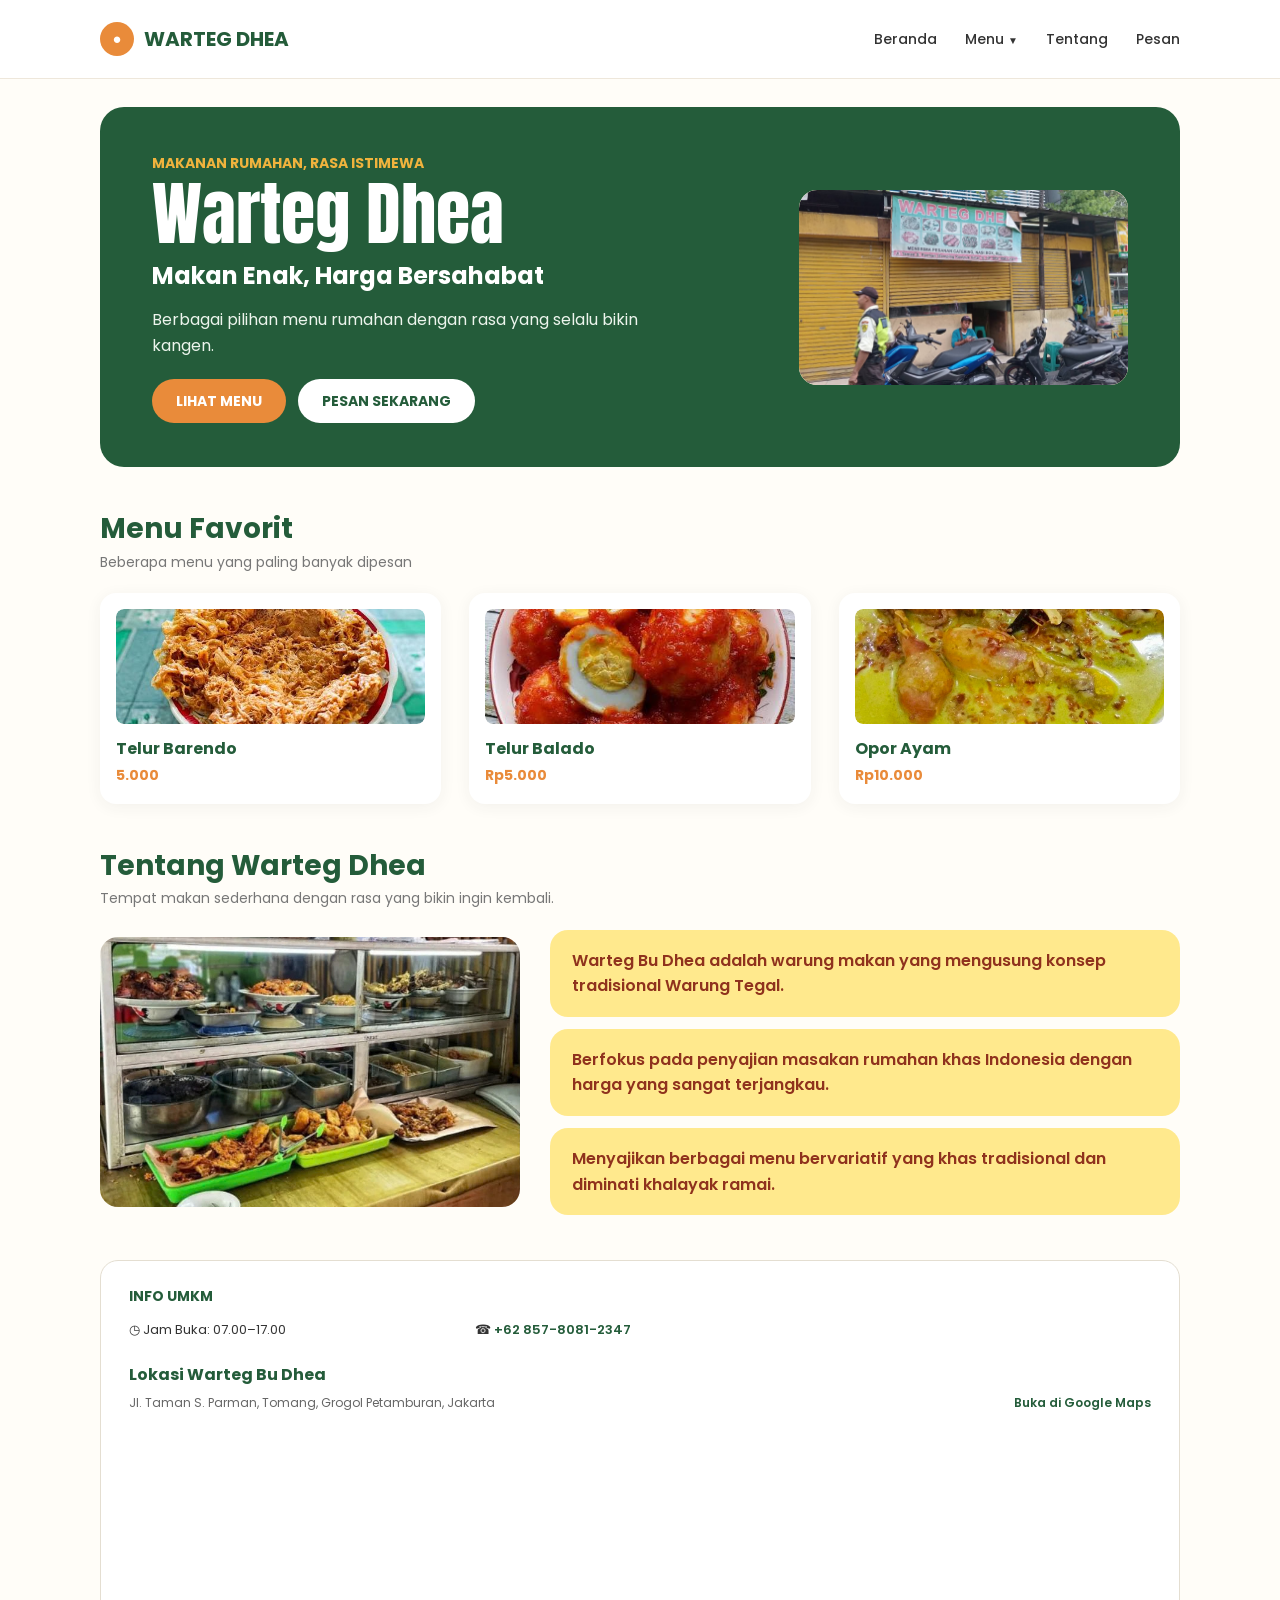
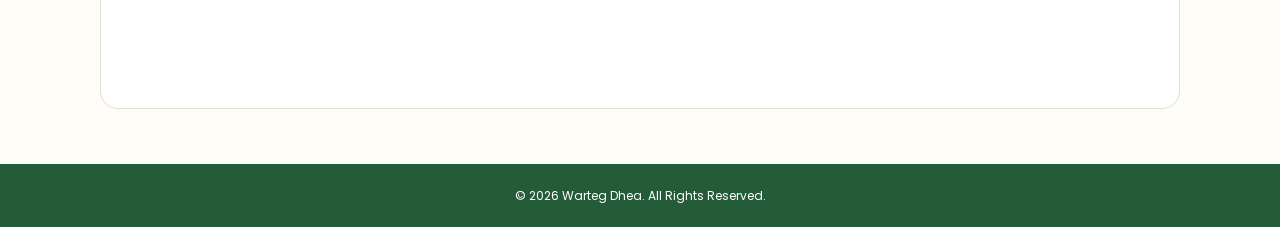
==== Kelompok_7_Project_UTS/index.html @ 8fcfed13 "Add files via upload" ====
<!DOCTYPE html>
<html lang="id">
<head>
    <meta charset="UTF-8">
    <meta name="viewport" content="width=device-width, initial-scale=1.0">
    <title>Warteg Bu Dhea - Beranda</title>
    <link rel="stylesheet" href="style.css">
</head>
<body>

    <!-- Header dan Navigasi -->
    <header class="header">
        <div class="container nav-container">
            <a href="index.html" class="brand">
                <span class="brand-icon">●</span>
                WARTEG DHEA
            </a>

            <nav class="nav">
                <a href="index.html">Beranda</a>
                <div class="dropdown">
                    <a href="menu.html">Menu <span>▼</span></a>
                    <ul class="submenu">
                        <li><a href="menu.html#makanan">Makanan</a></li>
                        <li><a href="menu.html#minuman">Minuman</a></li>
                        <li><a href="menu.html#harga">Daftar Harga</a></li>
                    </ul>
                </div>
                <a href="index.html#tentang">Tentang</a>
                <a href="pesan.html">Pesan</a>
            </nav>
        </div>
    </header>

    <main>
        <!-- Hero: slogan, deskripsi, tombol, dan foto warteg -->
        <section class="hero container">
            <div class="hero-content">
                <p class="eyebrow">MAKANAN RUMAHAN, RASA ISTIMEWA</p>
                <h1>Warteg Dhea</h1>
                <h2>Makan Enak, Harga Bersahabat</h2>
                <p>
                    Berbagai pilihan menu rumahan dengan rasa yang selalu bikin kangen.
                </p>

                <!-- Tombol menuju katalog menu dan halaman pemesanan -->
                <div class="button-group">
                    <a href="menu.html" class="button button-orange">LIHAT MENU</a>
                    <a href="pesan.html" class="button button-light">PESAN SEKARANG</a>
                </div>
            </div>

            <div class="hero-illustration hero-photo">
                <img src="assets/warteg-depan.png"
                     alt="Foto depan Warteg Dhea">
            </div>
        </section>

        <!-- Menu Favorit -->
        <section class="container section">
            <div class="section-heading">
                <h2>Menu Favorit</h2>
                <p>Beberapa menu yang paling banyak dipesan</p>
            </div>

            <!-- Kartu menu berisi foto, nama menu, dan harga -->
            <div class="menu-grid">
                <article class="menu-card">
                    <div class="food-image">
                        <img src="assets/Telur Barendo.jpg" alt="Telur Barendo">
                    </div>
                    <h3>Telur Barendo</h3>
                    <strong>5.000</strong>
                </article>

                <article class="menu-card">
                    <div class="food-image">
                        <img src="assets/Telur Balado.jpg" alt="Telur Balado">
                    </div>
                    <h3>Telur Balado</h3>
                    <strong>Rp5.000</strong>
                </article>

                <article class="menu-card">
                    <div class="food-image">
                        <img src="assets/Opor Ayam.png" alt="Opor Ayam">
                    </div>
                    <h3>Opor Ayam</h3>
                    <strong>Rp10.000</strong>
                </article>
            </div>
        </section>

        <!-- Tentang Warteg Bu Dhea -->
        <section id="tentang" class="container section">
            <div class="section-heading">
                <h2>Tentang Warteg Dhea</h2>
                <p>Tempat makan sederhana dengan rasa yang bikin ingin kembali.</p>
            </div>

            <!-- Bagian "tentang" dibagi menjadi foto warteg dan deskripsi -->
            <div class="about-grid">
                <img src="assets/etalase-menu.jpg"
                     alt="Etalase makanan Warteg Bu Dhea"
                     class="about-image">

                <div class="about-text">
                    <p>
                        Warteg Bu Dhea adalah warung makan yang mengusung konsep
                        tradisional Warung Tegal.
                    </p>
                    <p>
                        Berfokus pada penyajian masakan rumahan khas Indonesia
                        dengan harga yang sangat terjangkau.
                    </p>
                    <p>
                        Menyajikan berbagai menu bervariatif yang khas tradisional
                        dan diminati khalayak ramai.
                    </p>
                </div>
            </div>
        </section>

        <!-- Info UMKM dan Lokasi -->
        <section class="container section">
            <div class="info-box">
                <h3>INFO UMKM</h3>

                <!-- Jam operasional dan kontak WhatsApp -->
                <div class="info-grid info-grid-home">
                    <p><span>◷</span> Jam Buka: 07.00–17.00</p>
                    <p><span>☎</span> <a href="https://wa.me/6285780812347" target="_blank" rel="noopener noreferrer">+62 857-8081-2347</a></p>
                </div>

                <!-- Alamat warteg dan tautan ke Google Maps -->
                <div class="location-map">
                    <div class="location-map-header">
                        <div>
                            <h4>Lokasi Warteg Bu Dhea</h4>
                            <p>Jl. Taman S. Parman, Tomang, Grogol Petamburan, Jakarta</p>
                        </div>
                        <a href="https://share.google/xCN6wuNOhyiaS6Gfj" target="_blank" rel="noopener noreferrer">Buka di Google Maps</a>
                    </div>

                    <!-- Peta lokasi ditampilkan langsung di halaman -->
                    <iframe
                        src="https://www.google.com/maps?q=Warteg%20DHEA%2C%20Jl.%20Taman%20S.%20Parman%2C%20Tomang%2C%20Grogol%20Petamburan%2C%20Jakarta&output=embed"
                        width="100%"
                        height="260"
                        style="border:0;"
                        allowfullscreen=""
                        loading="lazy"
                        referrerpolicy="no-referrer-when-downgrade"
                        title="Lokasi Warteg Bu Dhea">
                    </iframe>
                </div>
            </div>
        </section>
    </main>

    <!-- Footer -->
    <footer class="footer">
        <div class="container footer-container">
            <p>&copy; 2026 Warteg Dhea. All Rights Reserved.</p>
        </div>
    </footer>
</body>
</html>
---- Kelompok_7_Project_UTS/style.css ----
/* Mengambil font Anton dan Poppins dari Google Fonts */
@import url('https://fonts.googleapis.com/css2?family=Anton&family=Poppins:wght@400;500;600;700&display=swap');

/* Warna utama yang dipakai di berbagai bagian website */
:root {
    --primary: #245C3A;
    --secondary: #6FA66B;
    --orange: #E98B3A;
    --yellow: #F0B33D;
    --cream: #FFFDF8;
    --soft-cream: #FFF3D6;
    --text: #333333;
    --white: #FFFFFF;
    --border: #E4DED1;
}

/* Membuat ukuran elemen sudah termasuk padding dan border */
* {
    box-sizing: border-box;
}

/* Membuat perpindahan ke bagian halaman berjalan halus */
html {
    scroll-behavior: smooth;
}

/* Pengaturan dasar seluruh halaman */
body {
    margin: 0;
    background: var(--cream);
    color: var(--text);
    font-family: 'Poppins', Arial, sans-serif;
    font-size: 16px;
    line-height: 1.6;
}

/* Menghilangkan garis bawah link dan mengikuti warna teks sekitarnya */
a {
    color: inherit;
    text-decoration: none;
}

/* Membatasi lebar konten dan membuatnya berada di tengah */
.container {
    width: min(1080px, 92%);
    margin: auto;
}

/* Bagian header di atas halaman */
.header {
    background: var(--white);
    border-bottom: 1px solid #eee7db;
}

/* Menata logo dan navigasi dalam satu baris */
.nav-container {
    min-height: 76px;
    display: flex;
    align-items: center;
    justify-content: space-between;
}

/* Mengatur tampilan nama/brand warteg */
.brand {
    display: flex;
    align-items: center;
    gap: 10px;
    color: var(--primary);
    font-weight: 700;
    font-size: 20px;
}

/* Membentuk ikon brand menjadi lingkaran */
.brand-icon {
    width: 34px;
    height: 34px;
    display: grid;
    place-items: center;
    border-radius: 50%;
    color: var(--white);
    background: var(--orange);
    font-size: 15px;
}

/* Menata link-link navigasi secara horizontal */
.nav {
    display: flex;
    align-items: center;
    gap: 28px;
    font-size: 14px;
    font-weight: 500;
}

/* Memberi ruang klik di bagian link navigasi */
.nav > a,
.dropdown > a {
    padding: 28px 0;
}

/* Mengubah tampilan link ketika disorot atau sedang aktif */
.nav a:hover,
.nav .active {
    color: var(--primary);
    font-weight: 700;
}

/* Menjadi acuan posisi untuk menu dropdown */
.dropdown {
    position: relative;
}

/* Mengatur ukuran tanda panah kecil pada dropdown */
.dropdown > a span {
    font-size: 10px;
}

/* Tampilan daftar pilihan dropdown yang awalnya disembunyikan */
.submenu {
    display: none;
    position: absolute;
    z-index: 10;
    top: 70px;
    left: -15px;
    min-width: 175px;
    padding: 8px 0;
    margin: 0;
    list-style: none;
    background: var(--white);
    border: 1px solid var(--border);
    border-radius: 10px;
    box-shadow: 0 8px 20px rgba(36, 92, 58, 0.12);
}

/* Menampilkan submenu ketika kursor berada di dropdown */
.dropdown:hover .submenu {
    display: block;
}

/* Membuat setiap pilihan submenu memenuhi lebar daftar */
.submenu li a {
    display: block;
    padding: 9px 16px;
}

/* Memberi warna latar saat pilihan submenu disorot */
.submenu li a:hover {
    background: var(--soft-cream);
}

/* Bagian utama pembuka halaman berisi teks dan ilustrasi */
.hero {
    min-height: 360px;
    margin-top: 28px;
    padding: 42px 52px;
    display: grid;
    grid-template-columns: 1.5fr 0.8fr;
    align-items: center;
    gap: 30px;
    color: var(--white);
    background: var(--primary);
    border-radius: 24px;
}

/* Teks kecil di atas judul utama hero */
.eyebrow {
    margin: 0 0 5px;
    color: var(--yellow);
    font-size: 14px;
    font-weight: 700;
}

/* Mengatur judul besar di bagian hero dan halaman pemesanan */
.hero h1,
.order-hero h1 {
    margin: 0;
    font-family: 'Anton', sans-serif;
    font-size: clamp(48px, 7vw, 70px);
    font-weight: 400;
    line-height: 1;
}

/* Mengatur subjudul di bagian hero */
.hero h2 {
    margin: 8px 0 12px;
    font-size: 24px;
}

/* Mengatur paragraf hero selain teks kecil eyebrow */
.hero p:not(.eyebrow) {
    max-width: 520px;
    margin: 0 0 20px;
    color: #edf5ed;
}

/* Menata beberapa tombol agar sejajar dan bisa turun baris */
.button-group {
    display: flex;
    gap: 12px;
    flex-wrap: wrap;
}

/* Gaya dasar tombol utama dan tombol kecil pada kartu menu */
.button,
.small-button {
    display: inline-block;
    border: 0;
    border-radius: 999px;
    padding: 11px 24px;
    font-family: 'Poppins', Arial, sans-serif;
    font-size: 14px;
    font-weight: 700;
    cursor: pointer;
}

/* Warna tombol oranye dan tombol kecil */
.button-orange,
.small-button {
    color: var(--white);
    background: var(--orange);
}

/* Tampilan tombol berwarna terang */
.button-light {
    color: var(--primary);
    background: var(--white);
}

/* Kotak tempat ilustrasi makanan di bagian hero */
.hero-illustration {
    min-height: 190px;
    display: grid;
    place-items: center;
    border-radius: 18px;
    background: var(--soft-cream);
}

/* Membuat bentuk piring sebagai dasar ilustrasi makanan */
.plate {
    width: 190px;
    height: 105px;
    position: relative;
    border-radius: 50%;
    background: #dfd0aa;
    border: 15px solid #f5ead0;
}

/* Membuat bentuk nasi di atas piring */
.rice {
    position: absolute;
    width: 75px;
    height: 42px;
    left: 42px;
    top: 15px;
    border-radius: 50%;
    background: var(--white);
}

/* Membuat bentuk lauk ayam pada ilustrasi */
.chicken {
    position: absolute;
    width: 48px;
    height: 40px;
    right: 17px;
    top: 16px;
    border-radius: 15px 18px 14px 20px;
    background: #c9652d;
}

/* Membuat bentuk sayuran pada ilustrasi */
.vegetable {
    position: absolute;
    width: 30px;
    height: 30px;
    right: 30px;
    bottom: -7px;
    border-radius: 50%;
    background: var(--secondary);
}

/* Membuat bentuk lauk tambahan pada ilustrasi */
.side-dish {
    position: absolute;
    width: 24px;
    height: 24px;
    left: 22px;
    bottom: -4px;
    border-radius: 50%;
    background: var(--yellow);
}

/* Memberi jarak atas untuk setiap bagian konten */
.section {
    padding: 45px 0 0;
}

/* Menyamakan gaya judul pada beberapa bagian halaman */
.section-heading h2,
.about-text h2,
.contact-box h2,
.order-layout h2,
.order-inline h2 {
    margin: 0;
    color: var(--primary);
    font-size: 28px;
    line-height: 1.2;
}

/* Mengatur teks penjelas di bawah judul bagian */
.section-heading p {
    margin: 5px 0 20px;
    color: #777;
    font-size: 14px;
}

/* Membuat daftar kartu menu menjadi tiga kolom */
.menu-grid {
    display: grid;
    grid-template-columns: repeat(3, 1fr);
    gap: 28px;
}

/* Tampilan kotak untuk masing-masing menu favorit */
.menu-card {
    padding: 16px;
    background: var(--white);
    border-radius: 16px;
    box-shadow: 0 3px 16px rgba(51, 51, 51, 0.06);
}

/* Mengatur area gambar makanan pada kartu menu */
.food-image {
    width: 100%;
    height: 115px;
    display: cover;
    border-radius: 8px;
    margin-bottom: 12px;
}

/* Warna latar alternatif untuk area gambar makanan */
.food-yellow {
    background: #FFF3D6;
}

.food-green {
    background: #E7F2E7;
}

.food-orange {
    background: #FBE8DB;
}

/* Mengatur nama menu pada kartu */
.menu-card h3 {
    margin: 0;
    color: var(--primary);
    font-size: 16px;
}

/* Mengatur tampilan harga menu pada kartu */
.menu-card strong {
    color: var(--orange);
    font-size: 14px;
}

/* Menyesuaikan ukuran dan jarak tombol kecil di kartu menu */
.small-button {
    margin-top: 12px;
    padding: 7px 16px;
    font-size: 12px;
}

/* Bentuk piring kecil untuk ilustrasi di kartu menu */
.mini-plate {
    width: 125px;
    height: 65px;
    position: relative;
    border-radius: 50%;
    background: #d8c7a2;
    border: 10px solid #f6eedc;
}

/* Bentuk nasi pada ilustrasi piring kecil */
.mini-rice {
    position: absolute;
    width: 55px;
    height: 30px;
    left: 25px;
    top: 7px;
    border-radius: 50%;
    background: white;
}

/* Bentuk ayam pada ilustrasi piring kecil */
.mini-chicken {
    position: absolute;
    width: 38px;
    height: 31px;
    right: 5px;
    top: 8px;
    border-radius: 12px;
    background: #c9652d;
}

/* Pengaturan dasar bentuk telur dan sayuran pada ilustrasi */
.egg-shape,
.vegetable-shape {
    position: absolute;
    border-radius: 50%;
}

/* Bentuk telur pada ilustrasi */
.egg-shape {
    width: 48px;
    height: 48px;
    background: var(--yellow);
    transform: translateX(-20px);
}

/* Bentuk sayuran pada ilustrasi */
.vegetable-shape {
    width: 50px;
    height: 50px;
    background: var(--secondary);
    transform: translateX(20px);
}

/* Bentuk gelas pada ilustrasi minuman */
.glass-shape {
    width: 58px;
    height: 66px;
    border: 7px solid white;
    border-radius: 6px 6px 12px 12px;
    background: #d9efe2;
}

/* Menata bagian tentang warteg menjadi dua kolom */
.about-grid {
    display: grid;
    grid-template-columns: 0.8fr 1.2fr;
    gap: 30px;
    align-items: center;
}

/* Mengatur ukuran dan pemotongan foto warteg */
.about-image {
    width: 100%;
    height: 270px;
    object-fit: cover;
    border-radius: 18px;
}

/* Menata teks di bagian tentang warteg */
.about-text {
    display: grid;
    gap: 12px;
}

/* Membuat paragraf tentang tampil seperti kotak informasi */
.about-text p {
    margin: 0;
    padding: 18px 22px;
    border-radius: 18px;
    background: #FFE98D;
    color: #8f321d;
    font-weight: 600;
}

/* Kotak informasi umum warteg */
.info-box {
    padding: 24px 28px;
    background: var(--white);
    border: 1px solid var(--border);
    border-radius: 18px;
}

/* Judul kecil di dalam kotak informasi */
.info-box h3 {
    margin: 0 0 12px;
    color: var(--primary);
    font-size: 14px;
}

/* Menata informasi dan kontak dalam empat kolom */
.info-grid,
.contact-grid {
    display: grid;
    grid-template-columns: repeat(4, 1fr);
    gap: 15px;
}

/* Mengatur paragraf di dalam daftar informasi dan kontak */
.info-grid p,
.contact-grid p {
    margin: 0;
    font-size: 13px;
}

/* Bagian footer di bawah halaman */
.footer {
    margin-top: 55px;
    padding: 25px 0;
    color: var(--white);
    background: var(--primary);
}

/* Menata isi footer dalam satu baris */
.footer-container {
    display: flex;
    justify-content: space-between;
    align-items: center;
    gap: 20px;
}

/* Mengatur judul di dalam footer */
.footer h3 {
    margin: 0;
    font-size: 17px;
}

/* Mengatur teks kecil di dalam footer */
.footer p {
    margin: 2px 0 0;
    font-size: 12px;
}

/* Menata link navigasi di footer */
.footer-nav {
    display: flex;
    gap: 22px;
    font-size: 13px;
}

/* Mengubah warna link footer ketika disorot */
.footer-nav a:hover {
    color: var(--yellow);
}

/* Bagian judul halaman seperti halaman menu atau pemesanan */
.page-title {
    padding: 50px 0 25px;
    text-align: center;
}

/* Mengatur judul utama halaman */
.page-title h1 {
    margin: 0;
    color: var(--primary);
    font-family: 'Anton', sans-serif;
    font-size: 48px;
    font-weight: 400;
}

/* Mengatur teks deskripsi di bawah judul halaman */
.page-title p {
    margin: 5px 0 0;
    color: #777;
}

/* Memberi jarak bawah pada daftar menu di halaman katalog */
.menu-grid-page {
    margin-bottom: 30px;
}

/* Membuat tabel bisa digeser horizontal jika terlalu lebar */
.table-wrapper {
    overflow-x: auto;
}

/* Gaya umum tabel harga */
table {
    width: 100%;
    border-collapse: collapse;
    background: var(--white);
    border-radius: 12px;
    overflow: hidden;
}

/* Mengatur jarak dalam sel, garis, dan perataan isi tabel */
th,
td {
    padding: 13px 15px;
    border: 1px solid var(--border);
    text-align: left;
    font-size: 14px;
}

/* Memberi warna khusus pada judul kolom tabel */
thead th {
    color: var(--white);
    background: var(--primary);
}

/* Memberi warna latar selang-seling pada baris tabel */
tbody tr:nth-child(even) {
    background: #f5f8f3;
}

/* Mengubah warna baris tabel saat kursor diarahkan ke sana */
tbody tr:hover {
    background: #e9f1e7;
}

/* Bagian formulir pemesanan yang berada di dalam halaman */
.order-inline {
    padding-bottom: 10px;
}

/* Kotak yang membungkus formulir pemesanan */
.order-form {
    margin-top: 20px;
    padding: 25px;
    background: var(--soft-cream);
    border-radius: 18px;
}

/* Membagi isi formulir menjadi dua kolom */
.form-grid {
    display: grid;
    grid-template-columns: repeat(2, 1fr);
    gap: 18px;
}

/* Memberi jarak antar kelompok isian formulir */
.form-group {
    margin-bottom: 15px;
}

/* Gaya label isian dan legenda pilihan pembayaran */
.form-group label,
.payment-field legend {
    display: block;
    margin-bottom: 6px;
    color: var(--text);
    font-size: 13px;
    font-weight: 600;
}

/* Gaya dasar kolom input, pilihan, dan teks panjang */
input,
select,
textarea {
    width: 100%;
    padding: 11px 12px;
    border: 1px solid #d9d1c3;
    border-radius: 8px;
    outline: none;
    background: var(--white);
    color: var(--text);
    font-family: 'Poppins', Arial, sans-serif;
    font-size: 14px;
}

/* Mengubah warna garis kolom ketika sedang dipilih untuk diisi */
input:focus,
select:focus,
textarea:focus {
    border-color: var(--orange);
}

/* Kotak yang mengelompokkan pilihan metode pembayaran */
.payment-field {
    margin: 5px 0 18px;
    padding: 12px 15px;
    border: 1px solid #ddd1bc;
    border-radius: 10px;
}

/* Memberi jarak antar label pilihan pembayaran */
.payment-field label {
    margin-right: 20px;
    font-size: 13px;
}

/* Membiarkan lebar tombol radio/checkbox mengikuti ukuran aslinya */
.payment-field input {
    width: auto;
}

/* Bagian pembuka khusus halaman pemesanan */
.order-hero {
    margin-top: 28px;
    padding: 35px 40px;
    color: var(--white);
    background: var(--primary);
    border-radius: 20px;
}

/* Mengatur paragraf terakhir pada bagian pembuka pemesanan */
.order-hero p:last-child {
    margin-bottom: 0;
    color: #edf5ed;
}

/* Menata formulir dan ringkasan pesanan dalam dua kolom */
.order-layout {
    display: grid;
    grid-template-columns: 1.5fr 0.8fr;
    gap: 30px;
    align-items: start;
}

/* Kotak ringkasan detail pesanan */
.summary-card {
    padding: 24px;
    border-radius: 18px;
    background: var(--soft-cream);
}

/* Menghilangkan jarak atas berlebih pada judul ringkasan */
.summary-card h2 {
    margin-top: 0;
}

/* Menata setiap baris informasi pada ringkasan pesanan */
.summary-row {
    display: flex;
    justify-content: space-between;
    gap: 15px;
    padding: 13px 0;
    border-bottom: 1px solid #e5d8bd;
    font-size: 13px;
}

/* Tampilan khusus untuk baris total harga */
.summary-row.total {
    border-bottom: 0;
    color: var(--orange);
    font-size: 16px;
}

/* Membuat tombol memenuhi lebar kolomnya */
.full-button {
    width: 100%;
}

/* Memberi jarak bawah pada bagian kontak */
.contact-box {
    padding-bottom: 10px;
}

/* Kotak yang menampung informasi kontak */
.contact-grid {
    margin-top: 18px;
    padding: 22px;
    background: var(--white);
    border: 1px solid var(--border);
    border-radius: 18px;
}

/* Pengaturan tampilan ketika lebar layar 800px atau kurang */
@media (max-width: 800px) {
    /* Menumpuk isi navigasi dan footer secara vertikal */
    .nav-container,
    .footer-container {
        flex-direction: column;
        padding: 16px 0;
    }

    /* Mengizinkan link navigasi turun ke baris berikutnya */
    .nav {
        flex-wrap: wrap;
        justify-content: center;
        gap: 15px;
    }

    /* Mengurangi jarak atas-bawah link navigasi pada layar kecil */
    .nav > a,
    .dropdown > a {
        padding: 5px 0;
    }

    /* Mengubah posisi submenu agar sesuai dengan navigasi yang menumpuk */
    .submenu {
        top: 32px;
    }

    /* Menjadikan bagian hero, pemesanan, dan tentang satu kolom */
    .hero,
    .order-layout,
    .about-grid {
        grid-template-columns: 1fr;
    }

    /* Mengurangi padding hero agar muat di layar kecil */
    .hero {
        padding: 32px;
    }

    /* Menampilkan kartu menu dalam satu kolom */
    .menu-grid {
        grid-template-columns: 1fr;
    }

    /* Menampilkan informasi dan kontak dalam dua kolom */
    .info-grid,
    .contact-grid {
        grid-template-columns: repeat(2, 1fr);
    }

    /* Menampilkan kelompok isian formulir dalam satu kolom */
    .form-grid {
        grid-template-columns: 1fr;
    }
}

/* Pengaturan tambahan untuk layar ponsel kecil */
@media (max-width: 480px) {
    /* Mengecilkan judul hero agar tidak memenuhi layar */
    .hero h1,
    .order-hero h1 {
        font-size: 45px;
    }

    /* Menampilkan informasi dan kontak dalam satu kolom */
    .info-grid,
    .contact-grid {
        grid-template-columns: 1fr;
    }

    /* Mengizinkan link footer turun baris dan tetap di tengah */
    .footer-nav {
        flex-wrap: wrap;
        justify-content: center;
    }
}


/* Pengaturan tabel harga khusus pada halaman menu */
.menu-table {
    width: 100%;
    border-collapse: collapse;
    background: #ffffff;
    table-layout: fixed;
}

/* Mengatur isi setiap sel tabel harga */
.menu-table th,
.menu-table td {
    border: 1px solid #b7b7b7;
    padding: 13px 12px;
    text-align: center;
    vertical-align: middle;
    font-size: 16px;
}

/* Mengatur warna dan ketebalan teks judul tabel harga */
.menu-table thead th {
    background: #245C3A;
    color: #ffffff;
    font-weight: 700;
}

/* Membesarkan teks pada baris judul pertama tabel */
.menu-table thead tr:first-child th {
    font-size: 20px;
}

/* Memberi warna selang-seling pada baris tabel harga */
.menu-table tbody tr:nth-child(even) {
    background: #f3f3f3;
}

/* Mengubah warna baris tabel harga saat kursor diarahkan ke sana */
.menu-table tbody tr:hover {
    background: #fff3d6;
}

/* Menentukan lebar kolom pertama tabel */
.menu-table th:nth-child(1),
.menu-table td:nth-child(1) {
    width: 10%;
}

/* Menentukan lebar kolom kedua tabel */
.menu-table th:nth-child(2),
.menu-table td:nth-child(2) {
    width: 33%;
}

/* Menentukan lebar kolom ketiga tabel */
.menu-table th:nth-child(3),
.menu-table td:nth-child(3) {
    width: 22%;
}

/* Menentukan lebar kolom keempat tabel */
.menu-table th:nth-child(4),
.menu-table td:nth-child(4) {
    width: 35%;
}

/* Menjaga tabel harga tetap bisa dibaca pada layar kecil */
@media (max-width: 700px) {
    .menu-table {
        min-width: 700px;
    }

    /* Memungkinkan tabel digeser ke samping di layar kecil */
    .table-wrapper {
        overflow-x: auto;
    }
}


/* Revisi pengaturan dropdown menu */
.dropdown {
    position: relative;
    height: 76px;
    display: flex;
    align-items: center;
}

/* Mengatur link utama dropdown agar area klik sesuai */
.dropdown > a {
    display: block;
    padding: 28px 0;
}

/* Revisi tampilan submenu dropdown */
.submenu {
    display: none;
    position: absolute;
    z-index: 1000;
    top: 100%;
    left: 50%;
    transform: translateX(-50%);
    min-width: 175px;
    padding: 8px 0;
    margin: 0;
    list-style: none;
    background: var(--white);
    border: 1px solid var(--border);
    border-radius: 15px;
    box-shadow: 0 8px 20px rgba(36, 92, 58, 0.12);
}

/* Menampilkan submenu saat dropdown diarahkan atau difokuskan */
.dropdown:hover .submenu,
.dropdown:focus-within .submenu {
    display: block;
}

/* Menata link di dalam submenu dan mencegah teks terpotong */
.submenu li a {
    display: block;
    padding: 9px 16px;
    white-space: nowrap;
}

/* Warna latar pilihan submenu saat disorot */
.submenu li a:hover {
    background: var(--soft-cream);
}

/* Revisi tampilan footer yang dipakai di ketiga halaman */
.footer {
    margin-top: 55px;
    padding: 22px 0;
    color: var(--white);
    background: var(--primary);
}

/* Memusatkan isi footer */
.footer-container {
    display: flex;
    justify-content: center;
    align-items: center;
    text-align: center;
}

/* Mengatur teks footer versi revisi */
.footer-container p {
    margin: 0;
    font-size: 12px;
}

/* Penyesuaian dropdown pada layar kecil */
@media (max-width: 800px) {
    .dropdown {
        height: auto;
    }

    .dropdown > a {
        padding: 5px 0;
    }

    .submenu {
        top: calc(100% + 2px);
    }
}

/* KATALOG MENU - pengaturan tampilan sesuai desain Figma */

/* Warna latar halaman katalog */
.catalog-body {
    background: #f3f3f3;
}

/* Area utama katalog dengan lebar terbatas dan latar krem */
.catalog-main {
    width: min(810px, 92%);
    margin: 0 auto;
    padding: 10px 60px 45px;
    background: var(--cream);
    min-height: 500px;
}

/* Bagian judul katalog */
.catalog-title {
    text-align: center;
    padding: 0 0 10px;
}

/* Gaya judul utama katalog */
.catalog-title h1 {
    margin: 0;
    color: var(--primary);
    font-family: 'Poppins', Arial, sans-serif;
    font-size: 23px;
    font-weight: 700;
    line-height: 1.2;
}

/* Gaya teks deskripsi kecil di bawah judul katalog */
.catalog-title p {
    margin: 5px 0 0;
    color: #777;
    font-size: 10px;
}

/* Jarak di sekitar pilihan filter katalog */
.catalog-filter {
    margin: 2px 0 17px;
}

/* Ukuran dan tampilan pilihan filter katalog */
.catalog-filter select {
    width: 125px;
    height: 25px;
    padding: 0 10px;
    border: 1px solid #ddd;
    border-radius: 6px;
    background: #fff;
    color: #555;
    font-size: 8px;
}

/* Menampilkan kartu katalog dalam tiga kolom */
.catalog-cards {
    display: grid;
    grid-template-columns: repeat(3, 1fr);
    gap: 28px;
}

/* Tampilan setiap kartu di katalog */
.catalog-card {
    padding: 10px;
    background: #fff;
    border-radius: 12px;
    box-shadow: 0 3px 16px rgba(51, 51, 51, 0.04);
}

/* Area gambar di dalam kartu katalog */
.catalog-image {
    width: 100%;
    height: 110px;
    overflow: hidden;
    border-radius: 8px;
    background: #f2f2f2;
}

/* Membuat gambar mengisi area kartu tanpa mengubah proporsinya */
.catalog-image img {
    width: 100%;
    height: 100%;
    display: block;
    object-fit: cover;
}

/* Menata nama/harga menu dan tombol pesan dalam satu baris */
.catalog-card-info {
    display: flex;
    align-items: center;
    justify-content: space-between;
    gap: 8px;
    margin-top: 7px;
}

/* Gaya nama menu di kartu katalog */
.catalog-card-info h2 {
    margin: 0 0 2px;
    color: var(--primary);
    font-size: 11px;
    line-height: 1.2;
}

/* Gaya harga di kartu katalog */
.catalog-card-info p {
    margin: 0;
    color: var(--orange);
    font-size: 9px;
    font-weight: 700;
}

/* Tombol pesan pada setiap kartu katalog */
.catalog-order {
    display: inline-flex;
    align-items: center;
    justify-content: center;
    width: 58px;
    height: 22px;
    flex-shrink: 0;
    border-radius: 12px;
    color: #fff;
    background: var(--primary);
    font-size: 8px;
    font-weight: 700;
}

/* Menggelapkan tombol pesan saat kursor diarahkan */
.catalog-order:hover {
    background: #1c4b2f;
}

/* Memberi jarak sebelum bagian tabel harga katalog */
.catalog-price-section {
    margin-top: 18px;
}

/* Gaya judul bagian daftar harga */
.catalog-price-section > h2 {
    margin: 0 0 10px;
    color: var(--primary);
    font-size: 15px;
    line-height: 1.2;
}

/* Tabel harga khusus pada katalog */
.catalog-table {
    width: 100%;
    border-collapse: separate;
    border-spacing: 0;
    overflow: hidden;
    background: #fff;
    border: 1px solid var(--border);
    border-radius: 8px;
}

/* Mengatur ukuran sel dan garis tabel katalog */
.catalog-table th,
.catalog-table td {
    padding: 7px 15px;
    border: 1.5px solid #999;
    border-bottom: 1px solid #eee;
    text-align: left;
    font-size: 8px;
}

/* Warna latar dan teks untuk judul kolom katalog */
.catalog-table thead th {
    color: #fff;
    background: var(--primary);
    font-weight: 700;
}

/* Menghilangkan garis bawah pada baris terakhir tabel */
.catalog-table tbody tr:last-child td {
    border-bottom: 0;
}

/* Menetapkan latar putih untuk baris genap tabel katalog */
.catalog-table tbody tr:nth-child(even) {
    background: #fff;
}

/* Warna latar baris katalog saat kursor diarahkan */
.catalog-table tbody tr:hover {
    background: #f7faf6;
}

/* Area footer khusus halaman katalog */
.catalog-footer {
    width: min(810px, 92%);
    margin: 0 auto;
    padding: 0;
    min-height: 52px;
}

/* Memusatkan isi footer katalog */
.catalog-footer .footer-container {
    min-height: 52px;
    justify-content: center;
}

/* Ukuran teks footer katalog */
.catalog-footer p {
    margin: 0;
    font-size: 9px;
}

/* Menyembunyikan teks secara visual, tetapi tetap tersedia untuk pembaca layar */
.sr-only {
    position: absolute;
    width: 1px;
    height: 1px;
    padding: 0;
    margin: -1px;
    overflow: hidden;
    clip: rect(0, 0, 0, 0);
    white-space: nowrap;
    border: 0;
}

/* Mengubah tata letak katalog pada layar kecil */
@media (max-width: 700px) {
    /* Mengurangi jarak kiri dan kanan area katalog */
    .catalog-main {
        padding-left: 25px;
        padding-right: 25px;
    }

    /* Menampilkan kartu katalog satu per baris */
    .catalog-cards {
        grid-template-columns: 1fr;
    }

    /* Membatasi lebar kartu dan memusatkannya */
    .catalog-card {
        max-width: 320px;
        margin: 0 auto;
        width: 100%;
    }
}

/* HOME - pengaturan foto asli pada halaman utama */

/* Area foto di bagian hero halaman utama */
.hero-photo {
    overflow: hidden;
    padding: 0;
    min-height: 190px;
}

/* Memastikan foto hero mengisi area dan dipotong sesuai ruang */
.hero-photo img {
    width: 100%;
    height: 100%;
    min-height: 190px;
    display: block;
    object-fit: cover;
    object-position: center;
    border-radius: 18px;
}

/* Menyembunyikan bagian gambar yang keluar dari area kartu menu */
.menu-card .food-image {
    overflow: hidden;
}

/* Mengatur gambar makanan agar memenuhi area gambar kartu */
.menu-card .food-image img {
    width: 100%;
    height: 100%;
    display: block;
    object-fit: cover;
    border-radius: inherit;
}

/* Menampilkan tiga kolom pada bagian informasi halaman utama */
.info-grid-home {
    grid-template-columns: repeat(3, 1fr);
}

/* Gaya link pada bagian informasi halaman utama */
.info-grid-home a {
    color: var(--primary);
    text-decoration: none;
    font-weight: 600;
}

/* Memberi garis bawah pada link saat disorot */
.info-grid-home a:hover {
    text-decoration: underline;
}

/* Menampilkan informasi halaman utama satu kolom pada layar kecil */
@media (max-width: 700px) {
    .info-grid-home {
        grid-template-columns: 1fr;
    }
}

/* Pengaturan bagian peta lokasi Warteg Bu Dhea */
.location-map {
    margin-top: 22px;
}

/* Menata judul/keterangan peta dan link di sebelahnya */
.location-map-header {
    display: flex;
    justify-content: space-between;
    align-items: flex-end;
    gap: 20px;
    margin-bottom: 12px;
}

/* Judul kecil di bagian peta */
.location-map-header h4 {
    margin: 0 0 5px;
    color: var(--primary);
    font-size: 16px;
}

/* Keterangan singkat di bagian peta */
.location-map-header p {
    margin: 0;
    color: #666;
    font-size: 12px;
}

/* Gaya link menuju peta yang dibuka di luar halaman */
.location-map-header a {
    color: var(--primary);
    font-size: 12px;
    font-weight: 600;
    text-decoration: none;
    white-space: nowrap;
}

/* Garis bawah link peta ketika disorot */
.location-map-header a:hover {
    text-decoration: underline;
}

/* Mengatur ukuran tampilan peta yang disematkan */
.location-map iframe {
    display: block;
    width: 100%;
    height: 260px;
    border: 0;
    border-radius: 14px;
}

/* Menyesuaikan bagian peta pada layar kecil */
@media (max-width: 700px) {
    /* Menumpuk judul dan link peta secara vertikal */
    .location-map-header {
        flex-direction: column;
        align-items: flex-start;
    }

    /* Mengurangi tinggi peta agar sesuai layar ponsel */
    .location-map iframe {
        height: 220px;
    }
}
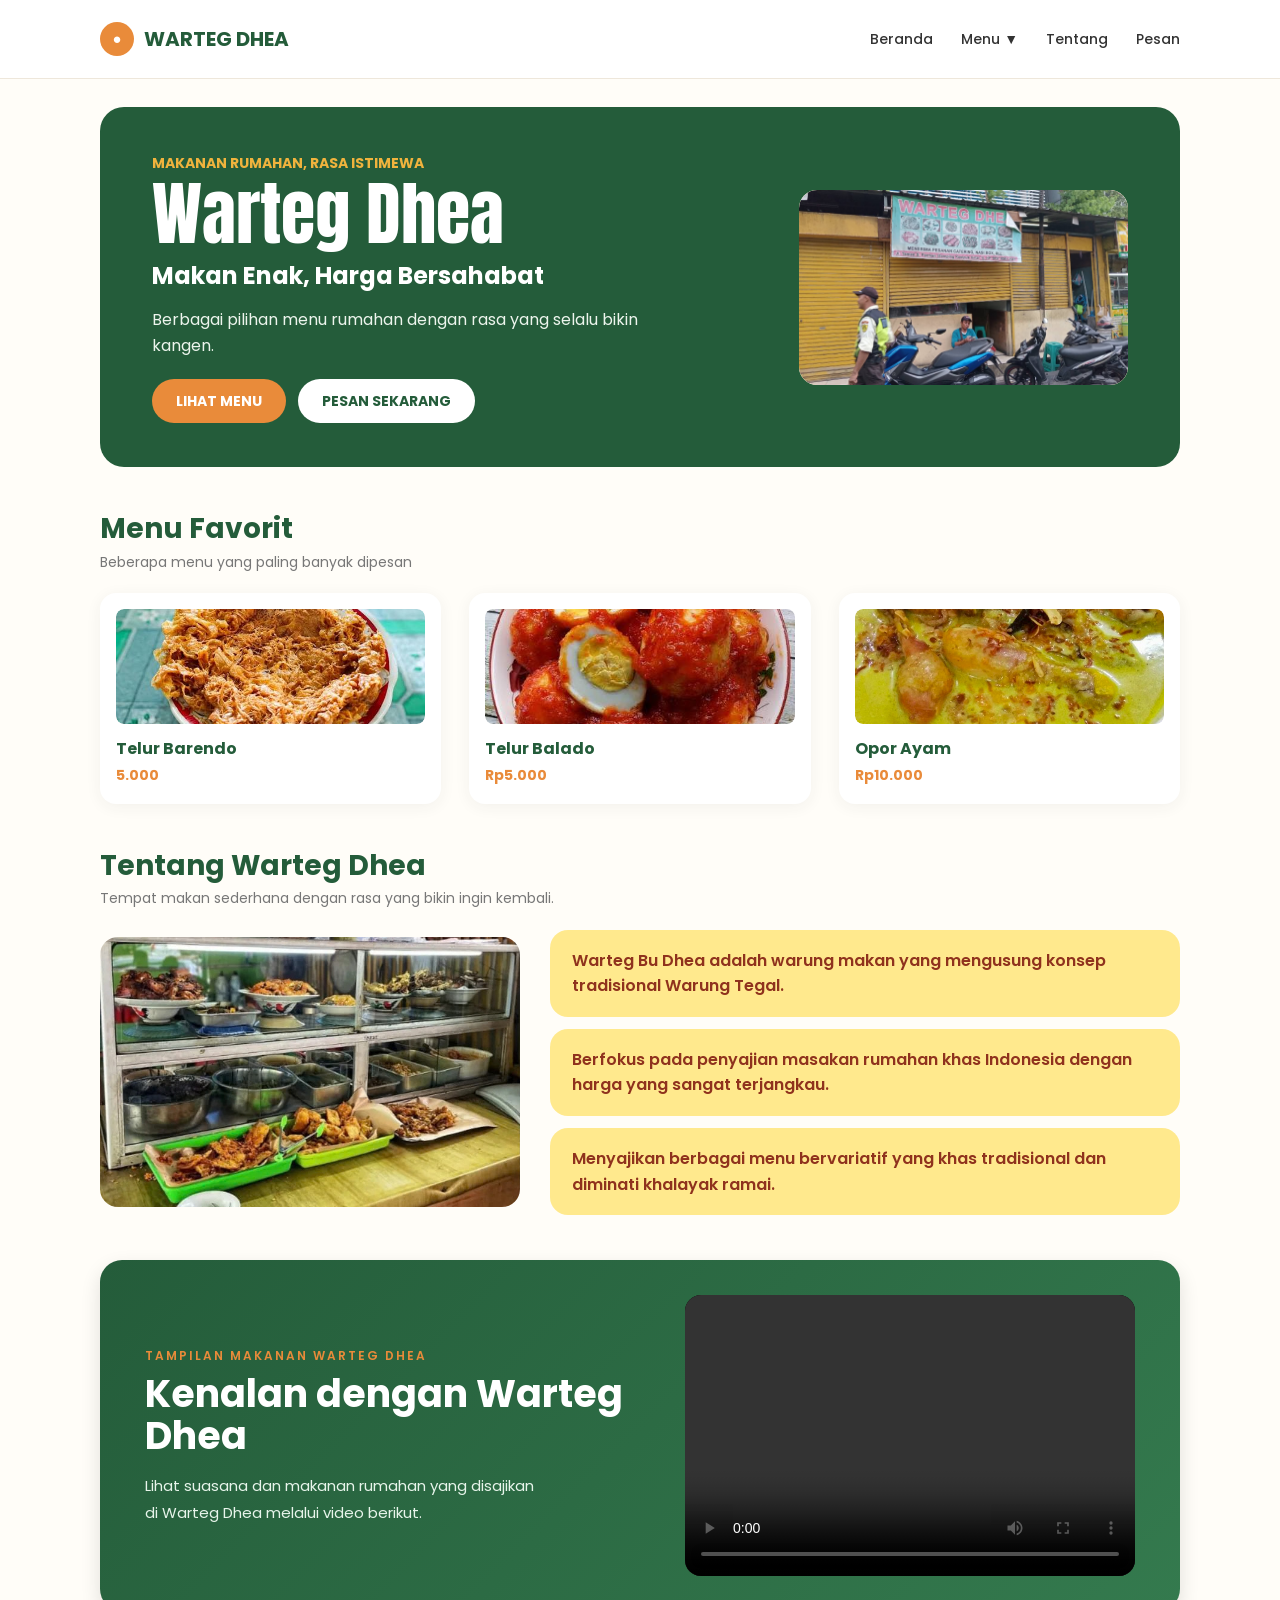
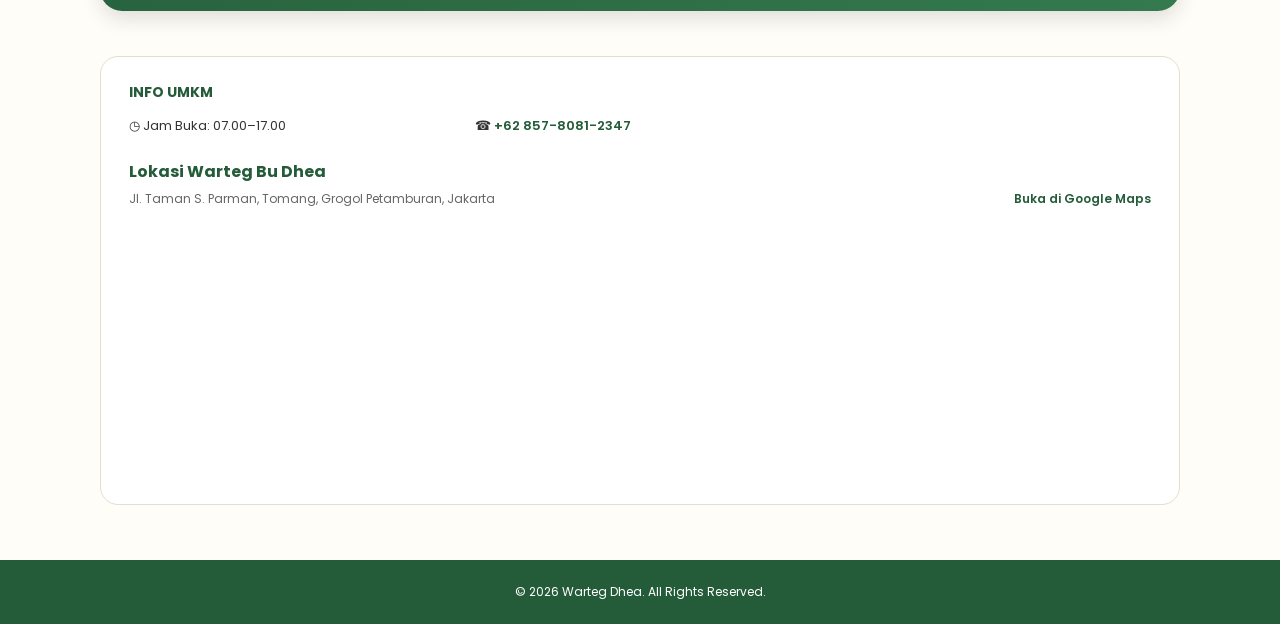
==== commit bb1a2f0c: "Add files via upload" ====
--- a/Kelompok_7_Project_UTS/index.html
+++ b/Kelompok_7_Project_UTS/index.html
@@ -19,10 +19,11 @@
             <nav class="nav">
                 <a href="index.html">Beranda</a>
                 <div class="dropdown">
-                    <a href="menu.html">Menu <span>▼</span></a>
+                    <button type="button" class="dropdown-toggle">Menu <span>▼</span></button>
                     <ul class="submenu">
+                        <li><a href="menu.html#gorengan">Gorengan</a></li>
+                        <li><a href="menu.html#lauk">Lauk</a></li>
                         <li><a href="menu.html#makanan">Makanan</a></li>
-                        <li><a href="menu.html#minuman">Minuman</a></li>
                         <li><a href="menu.html#harga">Daftar Harga</a></li>
                     </ul>
                 </div>
@@ -51,8 +52,7 @@
             </div>
 
             <div class="hero-illustration hero-photo">
-                <img src="assets/warteg-depan.png"
-                     alt="Foto depan Warteg Dhea">
+                <img src="assets/warteg-depan.png" alt="Foto depan Warteg Dhea">
             </div>
         </section>
 
@@ -100,9 +100,7 @@
 
             <!-- Bagian "tentang" dibagi menjadi foto warteg dan deskripsi -->
             <div class="about-grid">
-                <img src="assets/etalase-menu.jpg"
-                     alt="Etalase makanan Warteg Bu Dhea"
-                     class="about-image">
+                <img src="assets/etalase-menu.jpg" alt="Etalase makanan Warteg Bu Dhea" class="about-image">
 
                 <div class="about-text">
                     <p>
@@ -120,6 +118,29 @@
                 </div>
             </div>
         </section>
+
+        <!-- Video Warteg -->
+            <section class="container section">
+         <div class="video-warteg-box">
+        <div class="video-warteg-text">
+            <p class="eyebrow">TAMPILAN MAKANAN WARTEG DHEA</p>
+
+            <h2>Kenalan dengan Warteg Dhea</h2>
+
+            <p>
+                Lihat suasana dan makanan rumahan yang disajikan
+                di Warteg Dhea melalui video berikut.
+            </p>
+        </div>
+
+        <div class="video-warteg-player">
+            <video controls>
+                <source src="assets/video-warteg.mp4" type="video/mp4">
+                Browser kamu tidak mendukung video.
+            </video>
+        </div>
+    </div>
+</section>
 
         <!-- Info UMKM dan Lokasi -->
         <section class="container section">
@@ -165,4 +186,4 @@
         </div>
     </footer>
 </body>
-</html>+</html>
--- a/Kelompok_7_Project_UTS/style.css
+++ b/Kelompok_7_Project_UTS/style.css
@@ -12,6 +12,11 @@
     --text: #333333;
     --white: #FFFFFF;
     --border: #E4DED1;
+}
+/* Untuk Memberikan Batasan pada Responsive */
+html,
+body {
+    min-width: 360px;
 }
 
 /* Membuat ukuran elemen sudah termasuk padding dan border */
@@ -325,6 +330,12 @@
     background: var(--white);
     border-radius: 16px;
     box-shadow: 0 3px 16px rgba(51, 51, 51, 0.06);
+    transition: transform 0.25s ease, box-shadow 0.25s ease;
+}
+
+.menu-card:hover {
+    transform: scale(1.05);
+    box-shadow: 0 6px 15px rgba(0, 0, 0, 0.15);
 }
 
 /* Mengatur area gambar makanan pada kartu menu */
@@ -1353,4 +1364,125 @@
     .location-map iframe {
         height: 220px;
     }
+}
+/* Efek hover tombol Pesan pada katalog */
+.catalog-order {
+    transition: transform 0.2s ease, box-shadow 0.2s ease;
+}
+
+.catalog-order:hover {
+    transform: scale(1.08);
+    box-shadow: 0 4px 10px rgba(36, 92, 58, 0.25);
+}
+
+
+
+/* Tombol Menu untuk membuka dropdown */
+.dropdown-toggle {
+    display: block;
+    padding: 28px 0;
+    border: 0;
+    background: transparent;
+    color: inherit;
+    font-family: 'Poppins', Arial, sans-serif;
+    font-size: 14px;
+    font-weight: 500;
+    cursor: pointer;
+}
+
+.dropdown-toggle:hover,
+.dropdown-toggle.active {
+    color: var(--primary);
+    font-weight: 700;
+}
+
+@media (max-width: 800px) {
+    .dropdown-toggle {
+        padding: 5px 0;
+    }
+}
+
+/* Bagian video Warteg */
+.video-warteg-box {
+    display: grid;
+    grid-template-columns: 1.1fr 1fr;
+    align-items: center;
+    gap: 45px;
+
+    background: linear-gradient(135deg, #245c3a, #347a4e);
+    border-radius: 22px;
+    padding: 35px 45px;
+    color: #ffffff;
+    box-shadow: 0 8px 20px rgba(0, 0, 0, 0.12);
+}
+
+/* Video promosi di sebelah kiri */
+.video-warteg-player {
+    width: 100%;
+    max-width: 500px;
+    aspect-ratio: 16 / 10;
+    overflow: hidden;
+    border-radius: 16px;
+    background: #000000;
+}
+
+.video-warteg-player video {
+    width: 100%;
+    height: 100%;
+    display: block;
+    object-fit: cover;
+}
+
+/* Teks di sebelah kanan */
+.video-warteg-text {
+    text-align: left;
+}
+
+.video-warteg-text .eyebrow {
+    color: #E98B3A;
+    font-size: 12px;
+    font-weight: 600;
+    letter-spacing: 2px;
+    margin-bottom: 8px;
+}
+
+.video-warteg-text h2 {
+    font-size: 38px;
+    line-height: 1.1;
+    margin: 0 0 15px;
+}
+
+.video-warteg-text p:last-child {
+    font-size: 15px;
+    line-height: 1.8;
+    max-width: 400px;
+    margin: 0;
+    color: #e8f5eb;
+}
+
+/* Tampilan HP */
+@media (max-width: 800px) {
+    .video-warteg-box {
+        grid-template-columns: 1fr;
+        gap: 25px;
+        padding: 28px;
+    }
+
+    .video-warteg-player {
+        max-width: 100%;
+        order: 1;
+    }
+
+    .video-warteg-text {
+        order: 2;
+        text-align: center;
+    }
+
+    .video-warteg-text h2 {
+        font-size: 30px;
+    }
+
+    .video-warteg-text p:last-child {
+        margin: 0 auto;
+    }
 }
